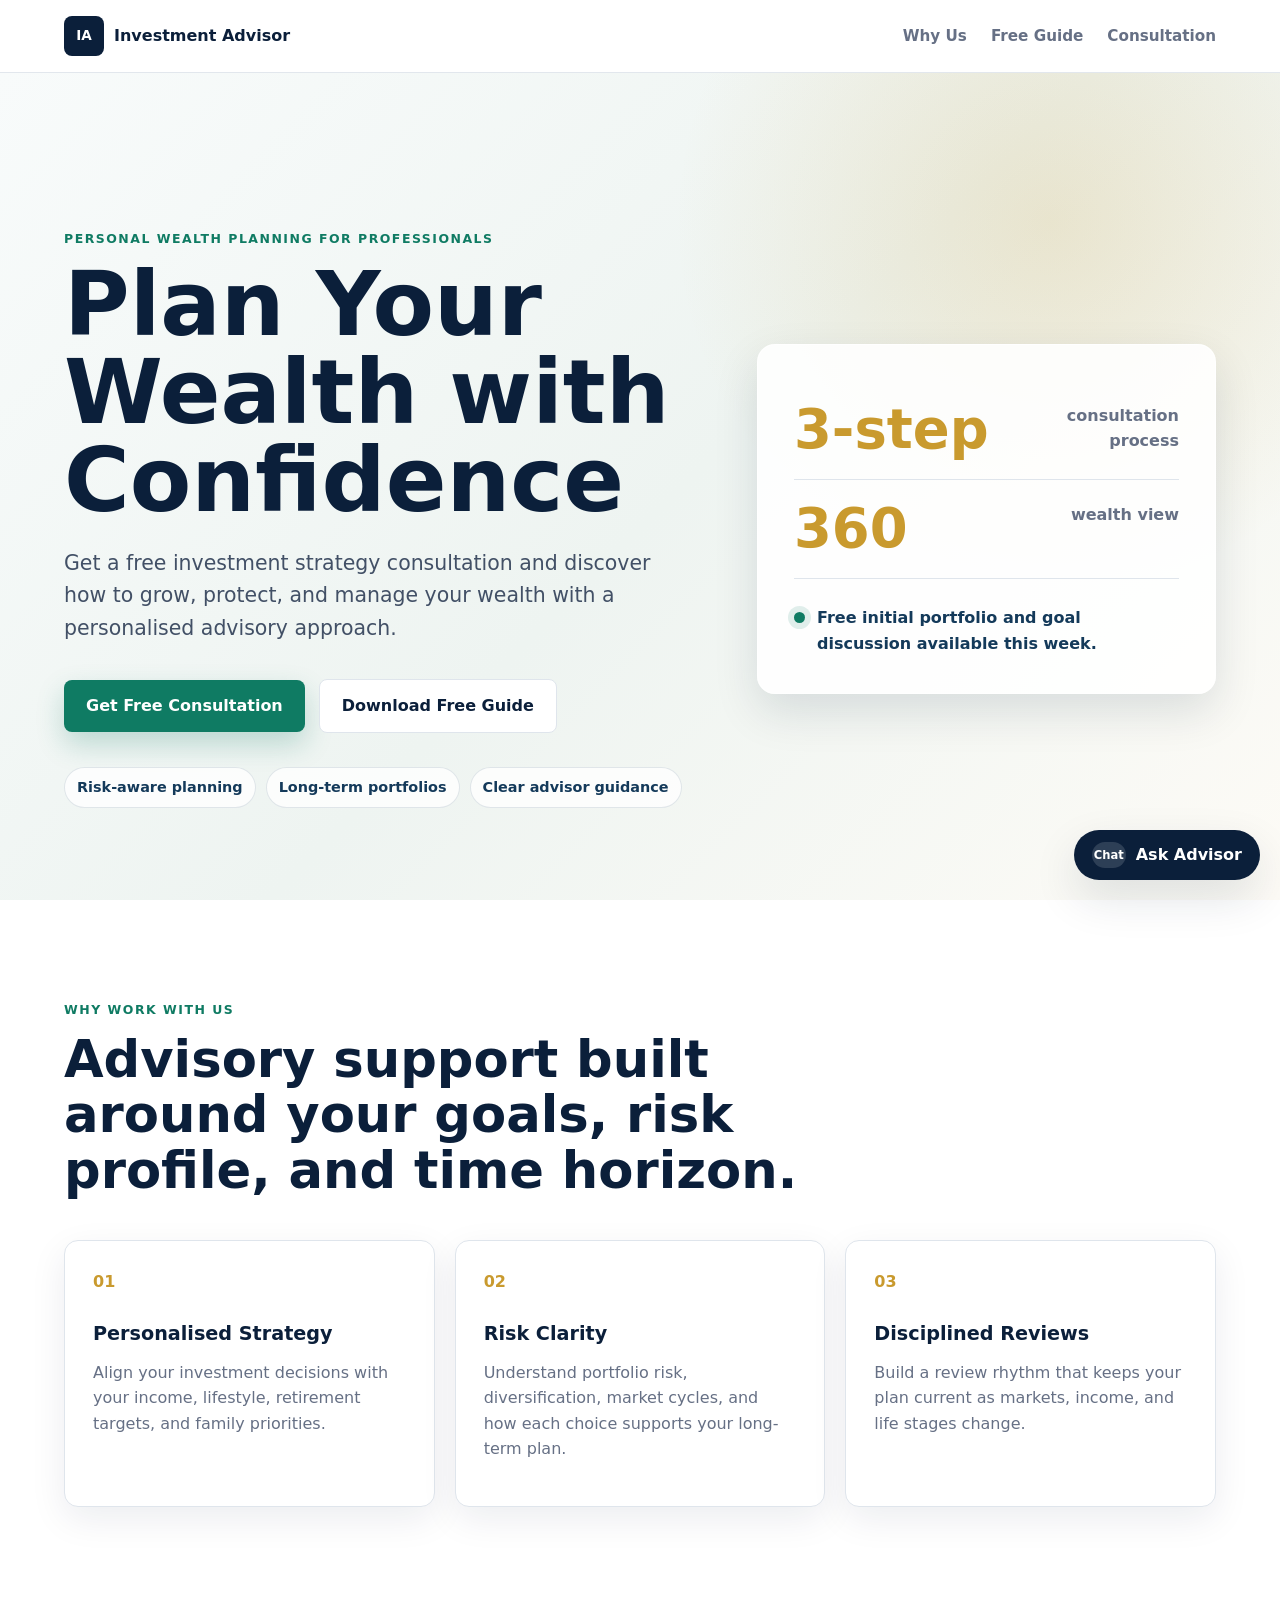
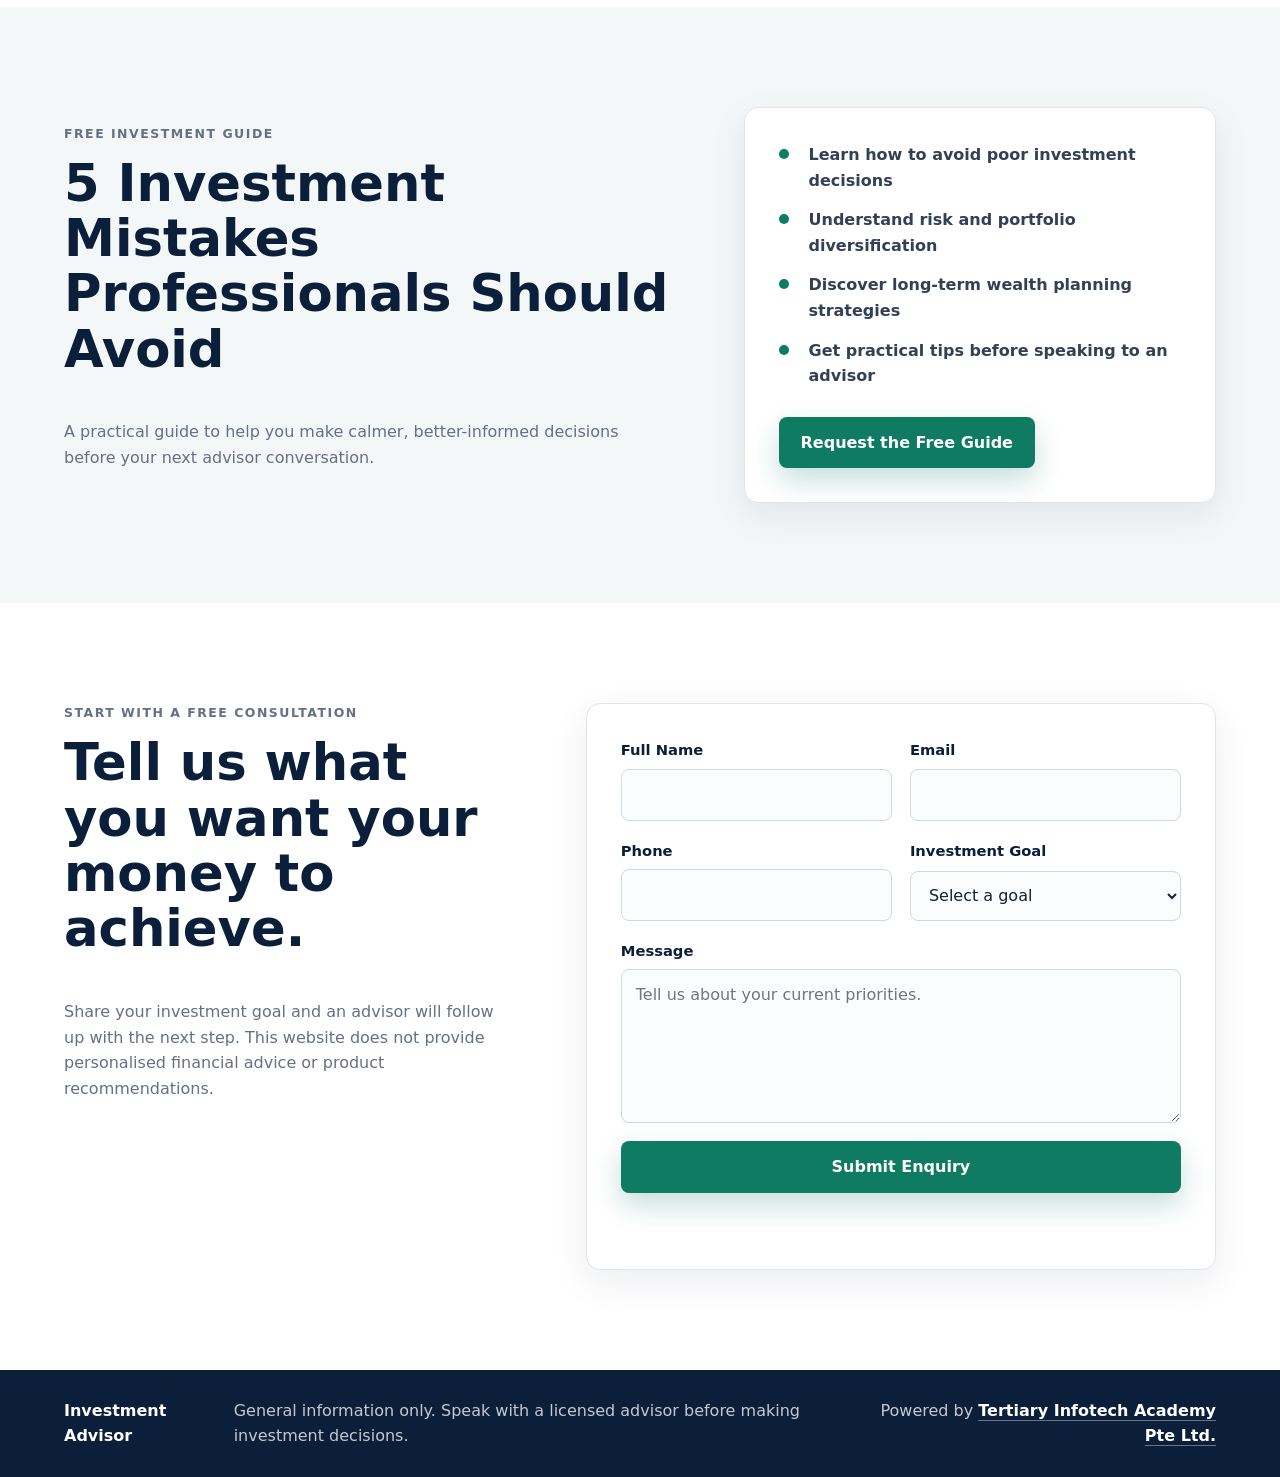
==== labs/activity5-investment-advisor/index.html @ 150bc800 "Merge remote-tracking branch 'origin/main' into Femina" ====
<!DOCTYPE html>
<html lang="en">
  <head>
    <meta charset="UTF-8" />
    <meta name="viewport" content="width=device-width, initial-scale=1.0" />
    <title>Investment Advisor | Free Wealth Strategy Consultation</title>
    <meta
      name="description"
      content="Book a free investment strategy consultation and download a practical guide to smarter long-term wealth planning."
    />
    <link rel="icon" href="data:," />
    <link rel="stylesheet" href="style.css" />
  </head>
  <body>
    <header class="site-header">
      <a class="brand" href="#top" aria-label="Investment Advisor home">
        <span class="brand-mark">IA</span>
        <span>Investment Advisor</span>
      </a>
      <nav class="site-nav" aria-label="Main navigation">
        <a href="#why">Why Us</a>
        <a href="#guide">Free Guide</a>
        <a href="#enquiry">Consultation</a>
      </nav>
    </header>

    <main id="top">
      <section class="hero">
        <div class="hero-content">
          <p class="eyebrow">Personal wealth planning for professionals</p>
          <h1>Plan Your Wealth with Confidence</h1>
          <p class="hero-copy">
            Get a free investment strategy consultation and discover how to
            grow, protect, and manage your wealth with a personalised advisory
            approach.
          </p>
          <div class="hero-actions">
            <a class="button primary" href="#enquiry">Get Free Consultation</a>
            <a class="button secondary" href="#guide">Download Free Guide</a>
          </div>
          <div class="trust-strip" aria-label="Trust indicators">
            <span>Risk-aware planning</span>
            <span>Long-term portfolios</span>
            <span>Clear advisor guidance</span>
          </div>
        </div>
        <aside class="hero-panel" aria-label="Advisory highlights">
          <div class="metric">
            <strong>3-step</strong>
            <span>consultation process</span>
          </div>
          <div class="metric">
            <strong>360</strong>
            <span>wealth view</span>
          </div>
          <div class="hero-note">
            <span class="status-dot"></span>
            Free initial portfolio and goal discussion available this week.
          </div>
        </aside>
      </section>

      <section class="section" id="why">
        <div class="section-heading">
          <p class="eyebrow">Why work with us</p>
          <h2>Advisory support built around your goals, risk profile, and time horizon.</h2>
        </div>
        <div class="feature-grid">
          <article class="feature-card">
            <span class="feature-icon">01</span>
            <h3>Personalised Strategy</h3>
            <p>
              Align your investment decisions with your income, lifestyle,
              retirement targets, and family priorities.
            </p>
          </article>
          <article class="feature-card">
            <span class="feature-icon">02</span>
            <h3>Risk Clarity</h3>
            <p>
              Understand portfolio risk, diversification, market cycles, and
              how each choice supports your long-term plan.
            </p>
          </article>
          <article class="feature-card">
            <span class="feature-icon">03</span>
            <h3>Disciplined Reviews</h3>
            <p>
              Build a review rhythm that keeps your plan current as markets,
              income, and life stages change.
            </p>
          </article>
        </div>
      </section>

      <section class="guide-section" id="guide">
        <div class="guide-content">
          <p class="eyebrow">Free investment guide</p>
          <h2>5 Investment Mistakes Professionals Should Avoid</h2>
          <p>
            A practical guide to help you make calmer, better-informed
            decisions before your next advisor conversation.
          </p>
        </div>
        <div class="guide-card">
          <ul>
            <li>Learn how to avoid poor investment decisions</li>
            <li>Understand risk and portfolio diversification</li>
            <li>Discover long-term wealth planning strategies</li>
            <li>Get practical tips before speaking to an advisor</li>
          </ul>
          <a class="button primary" href="#enquiry">Request the Free Guide</a>
        </div>
      </section>

      <section class="form-section" id="enquiry">
        <div class="form-copy">
          <p class="eyebrow">Start with a free consultation</p>
          <h2>Tell us what you want your money to achieve.</h2>
          <p>
            Share your investment goal and an advisor will follow up with the
            next step. This website does not provide personalised financial
            advice or product recommendations.
          </p>
        </div>

        <form class="enquiry-form" id="enquiryForm">
          <div class="field">
            <label for="name">Full Name</label>
            <input id="name" name="name" type="text" autocomplete="name" required />
          </div>
          <div class="field">
            <label for="email">Email</label>
            <input id="email" name="email" type="email" autocomplete="email" required />
          </div>
          <div class="field">
            <label for="phone">Phone</label>
            <input id="phone" name="phone" type="tel" autocomplete="tel" required />
          </div>
          <div class="field">
            <label for="goal">Investment Goal</label>
            <select id="goal" name="goal" required>
              <option value="">Select a goal</option>
              <option value="Retirement planning">Retirement planning</option>
              <option value="Wealth accumulation">Wealth accumulation</option>
              <option value="Portfolio review">Portfolio review</option>
              <option value="Risk management">Risk management</option>
              <option value="Education planning">Education planning</option>
            </select>
          </div>
          <div class="field full">
            <label for="message">Message</label>
            <textarea
              id="message"
              name="message"
              rows="5"
              placeholder="Tell us about your current priorities."
              required
            ></textarea>
          </div>
          <button class="button primary form-submit" type="submit">Submit Enquiry</button>
          <p class="form-status" id="formStatus" role="status" aria-live="polite"></p>
        </form>
      </section>
    </main>

    <footer class="footer">
      <p>Investment Advisor</p>
      <p>
        General information only. Speak with a licensed advisor before making
        investment decisions.
      </p>
      <p class="powered-by">
        Powered by
        <a href="https://www.tertiaryinfotech.com/" target="_blank" rel="noopener">
          Tertiary Infotech Academy Pte Ltd.
        </a>
      </p>
    </footer>

    <section class="chat-widget" aria-label="Investment advisor chatbot">
      <button class="chat-toggle" id="chatToggle" aria-expanded="false" aria-controls="chatWindow">
        <span class="chat-toggle-icon">Chat</span>
        <span>Ask Advisor</span>
      </button>
      <div class="chat-window" id="chatWindow" hidden>
        <div class="chat-header">
          <div>
            <h2>Advisor Assistant</h2>
            <p>General investment questions</p>
          </div>
          <button class="chat-close" id="chatClose" aria-label="Close chat">x</button>
        </div>
        <div class="chat-history" id="chatHistory" aria-live="polite">
          <div class="chat-message bot">
            Hello. Before I answer your investment questions, please share your
            full name so an advisor can get back to you if needed.
          </div>
        </div>
        <form class="chat-form" id="chatForm">
          <input
            id="chatInput"
            type="text"
            placeholder="Enter your full name..."
            autocomplete="off"
            required
          />
          <button type="submit">Send</button>
        </form>
      </div>
    </section>

    <script src="script.js"></script>
  </body>
</html>
---- labs/activity5-investment-advisor/style.css ----
:root {
  --navy: #0b1f3a;
  --blue: #143a5a;
  --green: #0f7b63;
  --gold: #c99a2e;
  --ink: #172033;
  --muted: #667085;
  --line: #dfe5ec;
  --soft: #f4f7f8;
  --white: #ffffff;
  --shadow: 0 18px 45px rgba(11, 31, 58, 0.12);
}

* {
  box-sizing: border-box;
}

html {
  scroll-behavior: smooth;
}

body {
  margin: 0;
  color: var(--ink);
  font-family: Inter, ui-sans-serif, system-ui, -apple-system, BlinkMacSystemFont, "Segoe UI", sans-serif;
  line-height: 1.6;
  background: var(--white);
}

a {
  color: inherit;
  text-decoration: none;
}

.site-header {
  position: sticky;
  top: 0;
  z-index: 20;
  display: flex;
  align-items: center;
  justify-content: space-between;
  gap: 24px;
  padding: 16px clamp(18px, 5vw, 72px);
  background: rgba(255, 255, 255, 0.92);
  border-bottom: 1px solid rgba(223, 229, 236, 0.9);
  backdrop-filter: blur(14px);
}

.brand,
.site-nav,
.hero-actions,
.trust-strip {
  display: flex;
  align-items: center;
}

.brand {
  gap: 10px;
  font-weight: 800;
  color: var(--navy);
}

.brand-mark {
  display: grid;
  width: 40px;
  height: 40px;
  place-items: center;
  color: var(--white);
  background: var(--navy);
  border-radius: 8px;
  font-size: 0.85rem;
  letter-spacing: 0;
}

.site-nav {
  gap: 24px;
  color: var(--muted);
  font-size: 0.95rem;
  font-weight: 650;
}

.site-nav a:hover {
  color: var(--green);
}

.hero {
  display: grid;
  grid-template-columns: minmax(0, 1.15fr) minmax(320px, 0.85fr);
  gap: clamp(32px, 6vw, 72px);
  min-height: calc(100vh - 73px);
  padding: clamp(56px, 9vw, 112px) clamp(18px, 5vw, 72px) 48px;
  background:
    radial-gradient(circle at 82% 18%, rgba(201, 154, 46, 0.18), transparent 30%),
    linear-gradient(135deg, #f8fbfb 0%, #eef4f1 52%, #fdfbf6 100%);
}

.hero-content {
  max-width: 760px;
  align-self: center;
}

.eyebrow {
  margin: 0 0 12px;
  color: var(--green);
  font-size: 0.78rem;
  font-weight: 800;
  letter-spacing: 0.12em;
  text-transform: uppercase;
}

h1,
h2,
h3,
p {
  margin-top: 0;
}

h1 {
  max-width: 820px;
  margin-bottom: 22px;
  color: var(--navy);
  font-size: clamp(2.55rem, 7vw, 5.6rem);
  line-height: 0.98;
  letter-spacing: 0;
}

h2 {
  color: var(--navy);
  font-size: clamp(2rem, 4vw, 3.2rem);
  line-height: 1.08;
  letter-spacing: 0;
}

h3 {
  margin-bottom: 10px;
  color: var(--navy);
  font-size: 1.2rem;
}

.hero-copy {
  max-width: 680px;
  color: #425066;
  font-size: clamp(1.05rem, 2vw, 1.28rem);
}

.hero-actions {
  flex-wrap: wrap;
  gap: 14px;
  margin: 34px 0;
}

.button {
  display: inline-flex;
  align-items: center;
  justify-content: center;
  min-height: 48px;
  padding: 13px 22px;
  border: 0;
  border-radius: 8px;
  cursor: pointer;
  font: inherit;
  font-weight: 800;
  transition: transform 160ms ease, box-shadow 160ms ease, background 160ms ease;
}

.button:hover,
.chat-toggle:hover {
  transform: translateY(-1px);
}

.primary {
  color: var(--white);
  background: var(--green);
  box-shadow: 0 12px 28px rgba(15, 123, 99, 0.24);
}

.primary:hover {
  background: #0b6b55;
}

.secondary {
  color: var(--navy);
  background: var(--white);
  border: 1px solid var(--line);
}

.trust-strip {
  flex-wrap: wrap;
  gap: 10px;
}

.trust-strip span {
  padding: 8px 12px;
  color: var(--blue);
  background: rgba(255, 255, 255, 0.78);
  border: 1px solid rgba(20, 58, 90, 0.12);
  border-radius: 999px;
  font-size: 0.9rem;
  font-weight: 700;
}

.hero-panel {
  align-self: center;
  padding: clamp(24px, 4vw, 36px);
  background: rgba(255, 255, 255, 0.88);
  border: 1px solid rgba(255, 255, 255, 0.9);
  border-radius: 18px;
  box-shadow: var(--shadow);
}

.metric {
  display: flex;
  justify-content: space-between;
  gap: 20px;
  padding: 22px 0;
  border-bottom: 1px solid var(--line);
}

.metric strong {
  color: var(--gold);
  font-size: clamp(2rem, 5vw, 3.4rem);
  line-height: 1;
}

.metric span {
  max-width: 150px;
  color: var(--muted);
  font-weight: 700;
  text-align: right;
}

.hero-note {
  display: flex;
  gap: 12px;
  margin-top: 26px;
  color: var(--blue);
  font-weight: 750;
}

.status-dot {
  flex: 0 0 11px;
  width: 11px;
  height: 11px;
  margin-top: 7px;
  background: var(--green);
  border-radius: 50%;
  box-shadow: 0 0 0 6px rgba(15, 123, 99, 0.12);
}

.section,
.guide-section,
.form-section {
  padding: clamp(56px, 8vw, 100px) clamp(18px, 5vw, 72px);
}

.section-heading {
  max-width: 860px;
  margin-bottom: 34px;
}

.feature-grid {
  display: grid;
  grid-template-columns: repeat(3, 1fr);
  gap: 20px;
}

.feature-card,
.guide-card,
.enquiry-form {
  background: var(--white);
  border: 1px solid var(--line);
  border-radius: 14px;
  box-shadow: 0 12px 36px rgba(11, 31, 58, 0.08);
}

.feature-card {
  padding: 28px;
}

.feature-card p,
.guide-content p,
.form-copy p,
.footer p {
  color: var(--muted);
}

.feature-icon {
  display: inline-flex;
  margin-bottom: 24px;
  color: var(--gold);
  font-weight: 900;
}

.guide-section {
  display: grid;
  grid-template-columns: minmax(0, 0.9fr) minmax(320px, 0.7fr);
  gap: clamp(28px, 6vw, 72px);
  align-items: center;
  background: var(--soft);
}

.guide-card {
  padding: clamp(24px, 4vw, 34px);
}

.guide-card ul {
  display: grid;
  gap: 14px;
  margin: 0 0 28px;
  padding: 0;
  list-style: none;
}

.guide-card li {
  position: relative;
  padding-left: 30px;
  color: #344054;
  font-weight: 650;
}

.guide-card li::before {
  position: absolute;
  left: 0;
  color: var(--green);
  width: 10px;
  height: 10px;
  margin-top: 7px;
  background: var(--green);
  border-radius: 50%;
  content: "";
  font-weight: 900;
}

.form-section {
  display: grid;
  grid-template-columns: minmax(0, 0.72fr) minmax(320px, 1fr);
  gap: clamp(28px, 6vw, 68px);
  align-items: start;
}

.form-copy {
  position: sticky;
  top: 108px;
}

.enquiry-form {
  display: grid;
  grid-template-columns: repeat(2, 1fr);
  gap: 18px;
  padding: clamp(22px, 4vw, 34px);
}

.field {
  display: grid;
  gap: 7px;
}

.field.full,
.form-submit,
.form-status {
  grid-column: 1 / -1;
}

label {
  color: var(--navy);
  font-size: 0.92rem;
  font-weight: 800;
}

input,
select,
textarea {
  width: 100%;
  min-height: 48px;
  padding: 12px 14px;
  color: var(--ink);
  background: #fbfcfd;
  border: 1px solid #cfd8e3;
  border-radius: 8px;
  font: inherit;
}

textarea {
  resize: vertical;
}

input:focus,
select:focus,
textarea:focus {
  outline: 3px solid rgba(15, 123, 99, 0.16);
  border-color: var(--green);
}

.form-status {
  min-height: 24px;
  margin: 0;
  font-weight: 750;
}

.form-status.success {
  color: var(--green);
}

.form-status.error {
  color: #b42318;
}

.footer {
  display: flex;
  justify-content: space-between;
  gap: 24px;
  padding: 28px clamp(18px, 5vw, 72px);
  color: var(--white);
  background: var(--navy);
}

.footer p {
  margin: 0;
  color: rgba(255, 255, 255, 0.76);
}

.footer p:first-child {
  color: var(--white);
  font-weight: 850;
}

.footer a {
  color: var(--white);
  font-weight: 800;
  text-decoration: underline;
  text-decoration-color: rgba(255, 255, 255, 0.38);
  text-underline-offset: 4px;
}

.powered-by {
  text-align: right;
}

.chat-widget {
  position: fixed;
  right: 20px;
  bottom: 20px;
  z-index: 50;
}

.chat-toggle {
  display: inline-flex;
  align-items: center;
  gap: 10px;
  min-height: 50px;
  padding: 12px 18px;
  color: var(--white);
  background: var(--navy);
  border: 0;
  border-radius: 999px;
  box-shadow: var(--shadow);
  cursor: pointer;
  font: inherit;
  font-weight: 850;
}

.chat-toggle-icon {
  display: grid;
  width: 34px;
  height: 26px;
  place-items: center;
  background: rgba(255, 255, 255, 0.14);
  border-radius: 999px;
  font-size: 0.72rem;
}

.chat-window {
  width: min(380px, calc(100vw - 32px));
  overflow: hidden;
  background: var(--white);
  border: 1px solid var(--line);
  border-radius: 16px;
  box-shadow: var(--shadow);
}

.chat-window:not([hidden]) {
  display: grid;
  grid-template-rows: auto minmax(260px, 42vh) auto;
}

.chat-header {
  display: flex;
  justify-content: space-between;
  gap: 12px;
  padding: 18px;
  color: var(--white);
  background: var(--navy);
}

.chat-header h2,
.chat-header p {
  margin: 0;
}

.chat-header h2 {
  color: var(--white);
  font-size: 1rem;
}

.chat-header p {
  color: rgba(255, 255, 255, 0.72);
  font-size: 0.86rem;
}

.chat-close {
  width: 34px;
  height: 34px;
  color: var(--white);
  background: rgba(255, 255, 255, 0.12);
  border: 0;
  border-radius: 8px;
  cursor: pointer;
  font-size: 1.45rem;
  line-height: 1;
}

.chat-history {
  display: flex;
  flex-direction: column;
  gap: 10px;
  padding: 18px;
  overflow-y: auto;
  background: #f7f9fb;
}

.chat-message {
  max-width: 86%;
  padding: 11px 13px;
  border-radius: 14px;
  font-size: 0.94rem;
  line-height: 1.45;
}

.chat-message.bot {
  align-self: flex-start;
  color: var(--ink);
  background: var(--white);
  border: 1px solid var(--line);
}

.chat-message.user {
  align-self: flex-end;
  color: var(--white);
  background: var(--green);
}

.chat-message.loading {
  color: var(--muted);
  font-style: italic;
}

.chat-form {
  display: grid;
  grid-template-columns: 1fr auto;
  gap: 10px;
  padding: 14px;
  border-top: 1px solid var(--line);
}

.chat-form button {
  padding: 0 16px;
  color: var(--white);
  background: var(--green);
  border: 0;
  border-radius: 8px;
  cursor: pointer;
  font: inherit;
  font-weight: 800;
}

@media (max-width: 900px) {
  .hero,
  .guide-section,
  .form-section {
    grid-template-columns: 1fr;
  }

  .hero {
    min-height: auto;
  }

  .feature-grid {
    grid-template-columns: 1fr;
  }

  .form-copy {
    position: static;
  }
}

@media (max-width: 640px) {
  .site-header {
    align-items: flex-start;
    flex-direction: column;
  }

  .site-nav {
    width: 100%;
    justify-content: space-between;
    gap: 12px;
    font-size: 0.88rem;
  }

  .hero-actions,
  .button {
    width: 100%;
  }

  .hero-panel {
    border-radius: 14px;
  }

  .enquiry-form {
    grid-template-columns: 1fr;
  }

  .footer {
    flex-direction: column;
  }

  .chat-widget {
    right: 12px;
    bottom: 12px;
    left: 12px;
  }

  .chat-toggle {
    margin-left: auto;
  }

  .chat-window {
    width: 100%;
  }
}
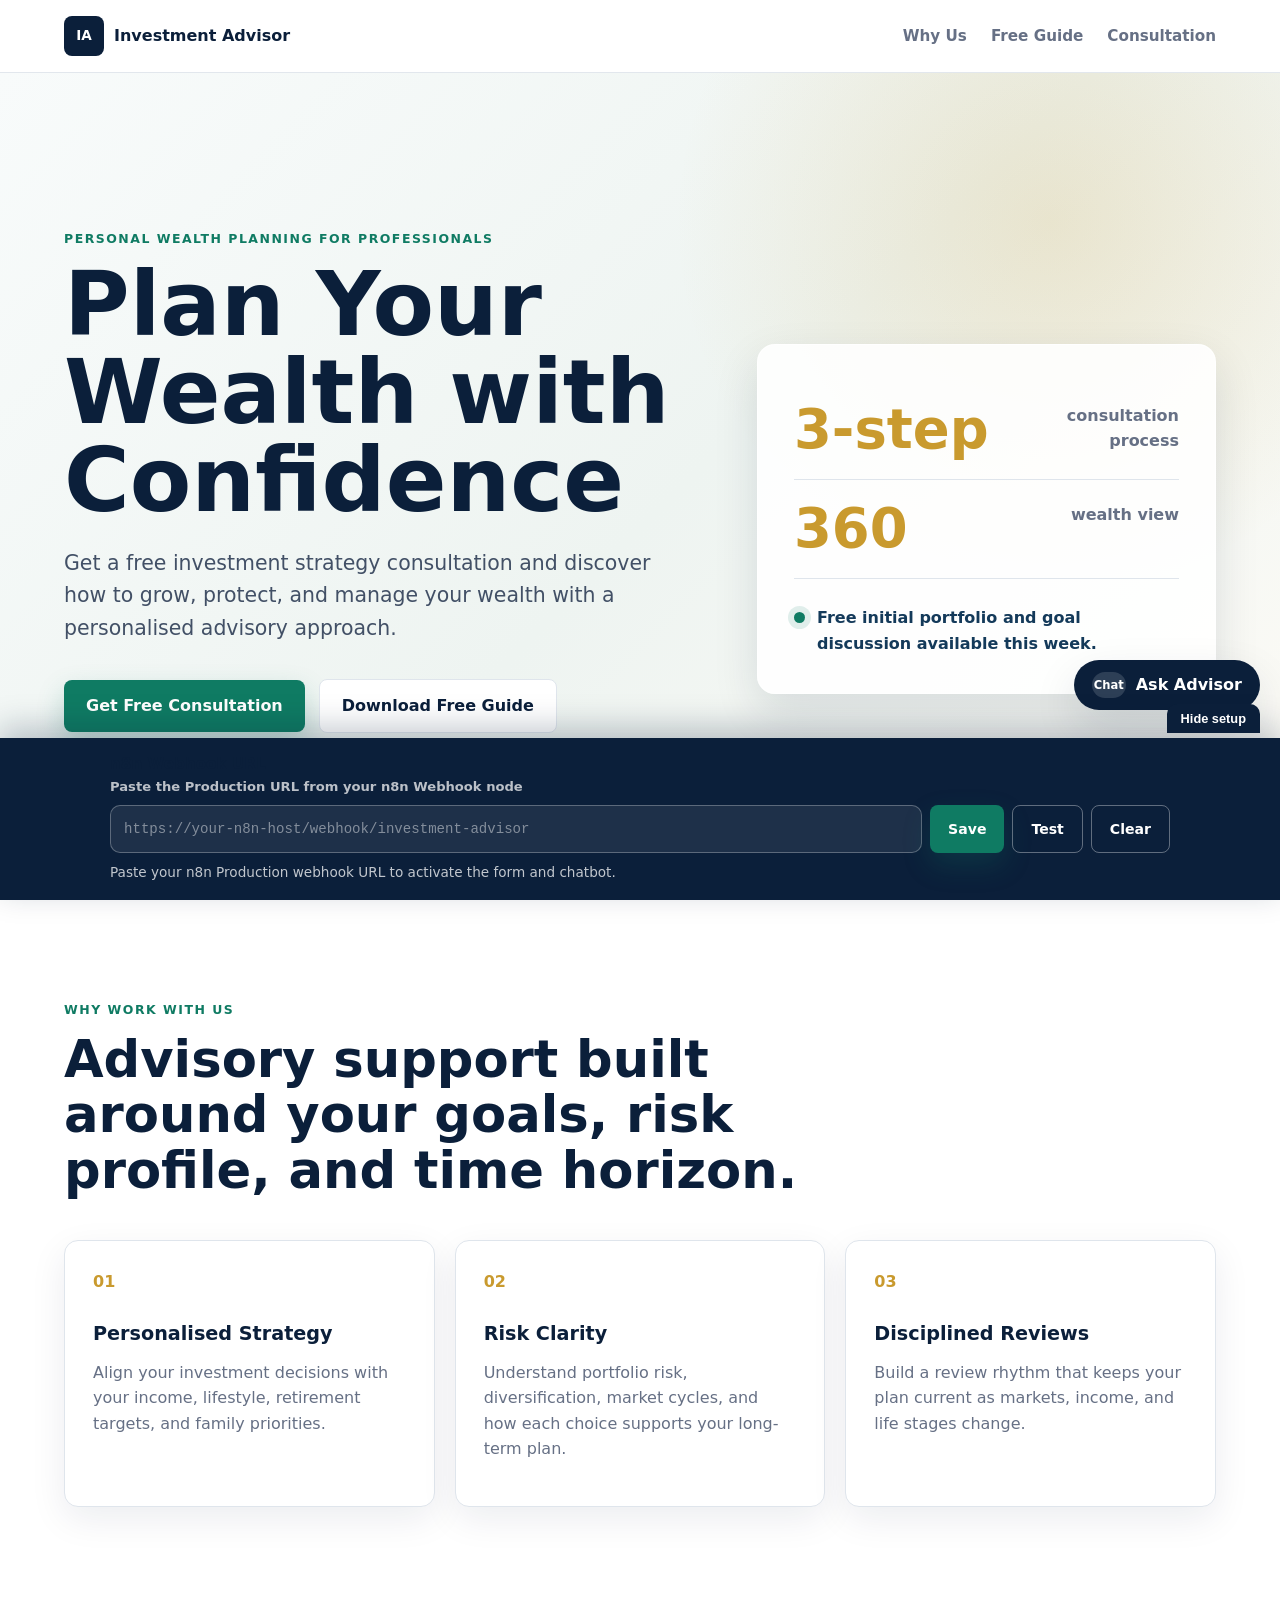
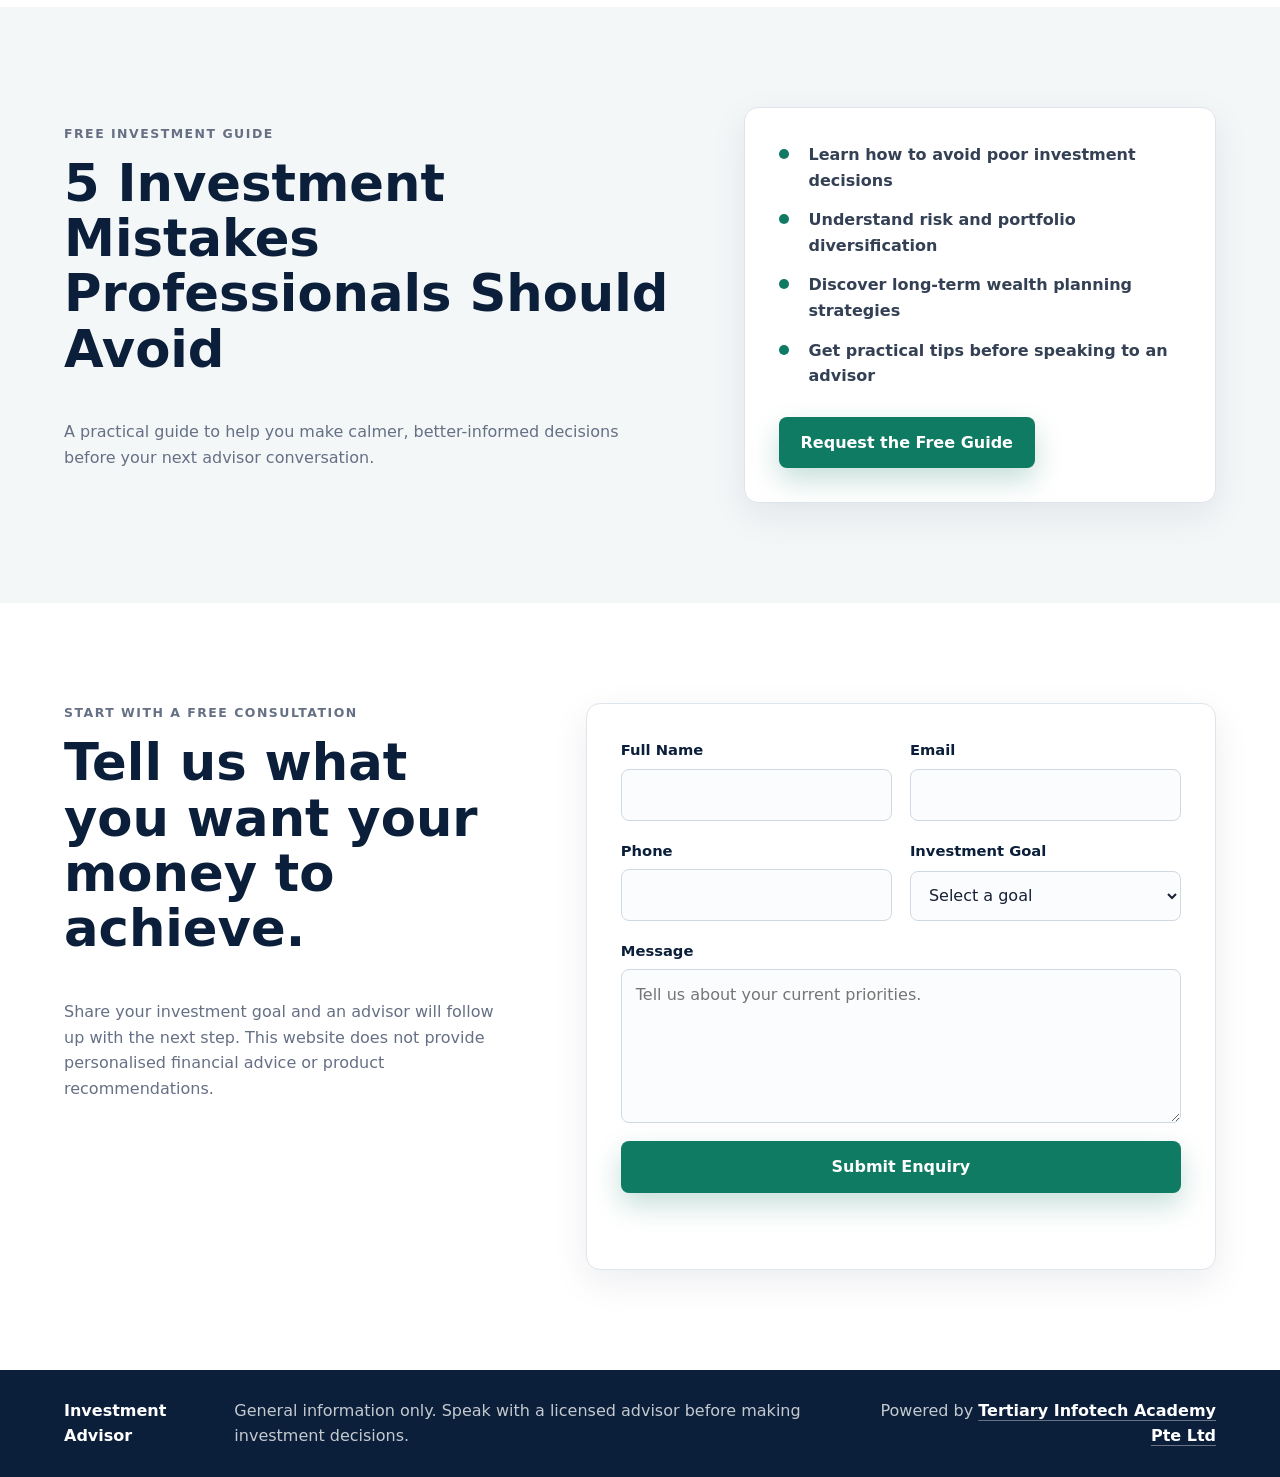
==== commit 5961c486: "fix(activity5): resolve broken webhook, add in-page webhook config, open CORS on all lab flows Activ" ====
--- a/labs/activity5-investment-advisor/index.html
+++ b/labs/activity5-investment-advisor/index.html
@@ -170,13 +170,36 @@
         General information only. Speak with a licensed advisor before making
         investment decisions.
       </p>
-      <p class="powered-by">
-        Powered by
-        <a href="https://www.tertiaryinfotech.com/" target="_blank" rel="noopener">
-          Tertiary Infotech Academy Pte Ltd.
-        </a>
-      </p>
+      <p class="powered-by">Powered by <a href="https://www.tertiaryinfotech.com/" target="_blank" rel="noopener">Tertiary Infotech Academy Pte Ltd</a></p>
     </footer>
+
+    <!-- Learner setup: paste the n8n Production webhook URL here (saved in this browser). -->
+    <section class="webhook-bar" id="webhookBar" aria-label="Webhook configuration">
+      <div class="webhook-inner">
+        <label for="webhookUrl">
+          <span class="webhook-label">n8n Webhook URL</span>
+          <span class="webhook-hint">
+            Paste the <strong>Production URL</strong> from your n8n Webhook node
+          </span>
+        </label>
+        <div class="webhook-row">
+          <input
+            id="webhookUrl"
+            type="url"
+            inputmode="url"
+            spellcheck="false"
+            placeholder="https://your-n8n-host/webhook/investment-advisor"
+          />
+          <button class="button primary" id="webhookSave" type="button">Save</button>
+          <button class="button secondary" id="webhookTest" type="button">Test</button>
+          <button class="button secondary" id="webhookClear" type="button">Clear</button>
+        </div>
+        <p class="webhook-status" id="webhookStatus" role="status" aria-live="polite"></p>
+      </div>
+      <button class="webhook-toggle" id="webhookToggle" type="button" aria-expanded="true">
+        Hide setup
+      </button>
+    </section>
 
     <section class="chat-widget" aria-label="Investment advisor chatbot">
       <button class="chat-toggle" id="chatToggle" aria-expanded="false" aria-controls="chatWindow">
--- a/labs/activity5-investment-advisor/style.css
+++ b/labs/activity5-investment-advisor/style.css
@@ -436,11 +436,122 @@
   text-align: right;
 }
 
+/* ---- Webhook setup bar (learner configuration) ---- */
+.webhook-bar {
+  position: fixed;
+  left: 0;
+  right: 0;
+  bottom: 0;
+  z-index: 60;
+  background: var(--navy);
+  color: var(--white);
+  box-shadow: 0 -10px 30px rgba(11, 31, 58, 0.25);
+}
+
+.webhook-inner {
+  max-width: 1100px;
+  margin: 0 auto;
+  padding: 14px 20px 16px;
+}
+
+.webhook-bar.collapsed .webhook-inner {
+  display: none;
+}
+
+.webhook-label {
+  display: block;
+  font-weight: 600;
+  font-size: 0.95rem;
+}
+
+.webhook-hint {
+  display: block;
+  color: rgba(255, 255, 255, 0.72);
+  font-size: 0.82rem;
+  margin-bottom: 8px;
+}
+
+.webhook-row {
+  display: flex;
+  gap: 8px;
+  flex-wrap: wrap;
+}
+
+.webhook-row input {
+  flex: 1 1 340px;
+  min-width: 0;
+  padding: 11px 13px;
+  border-radius: 10px;
+  border: 1px solid rgba(255, 255, 255, 0.28);
+  background: rgba(255, 255, 255, 0.08);
+  color: var(--white);
+  font-family: ui-monospace, SFMono-Regular, Menlo, monospace;
+  font-size: 0.88rem;
+}
+
+.webhook-row input::placeholder {
+  color: rgba(255, 255, 255, 0.45);
+}
+
+.webhook-row input:focus {
+  outline: 2px solid var(--gold);
+  outline-offset: 1px;
+}
+
+.webhook-row .button {
+  padding: 11px 18px;
+  font-size: 0.88rem;
+}
+
+.webhook-row .button.secondary {
+  background: transparent;
+  color: var(--white);
+  border: 1px solid rgba(255, 255, 255, 0.35);
+}
+
+.webhook-status {
+  margin: 9px 0 0;
+  font-size: 0.85rem;
+  min-height: 1.2em;
+  color: rgba(255, 255, 255, 0.75);
+}
+
+.webhook-status.success {
+  color: #6ee7b7;
+}
+
+.webhook-status.error {
+  color: #fca5a5;
+}
+
+.webhook-status.pending {
+  color: var(--gold);
+}
+
+.webhook-toggle {
+  position: absolute;
+  top: -34px;
+  right: 20px;
+  padding: 7px 14px;
+  border: 0;
+  border-radius: 10px 10px 0 0;
+  background: var(--navy);
+  color: var(--white);
+  font-size: 0.8rem;
+  font-weight: 600;
+  cursor: pointer;
+}
+
 .chat-widget {
   position: fixed;
   right: 20px;
-  bottom: 20px;
+  bottom: 190px;
   z-index: 50;
+  transition: bottom 0.25s ease;
+}
+
+.webhook-bar.collapsed ~ .chat-widget {
+  bottom: 60px;
 }
 
 .chat-toggle {
@@ -625,8 +736,16 @@
 
   .chat-widget {
     right: 12px;
-    bottom: 12px;
+    bottom: 200px;
     left: 12px;
+  }
+
+  .webhook-bar.collapsed ~ .chat-widget {
+    bottom: 56px;
+  }
+
+  .webhook-row .button {
+    flex: 1 1 auto;
   }
 
   .chat-toggle {
@@ -637,3 +756,9 @@
     width: 100%;
   }
 }
+
+.chat-message.error {
+  background: #fff1f2;
+  color: #9f1239;
+  border: 1px solid #fecdd3;
+}
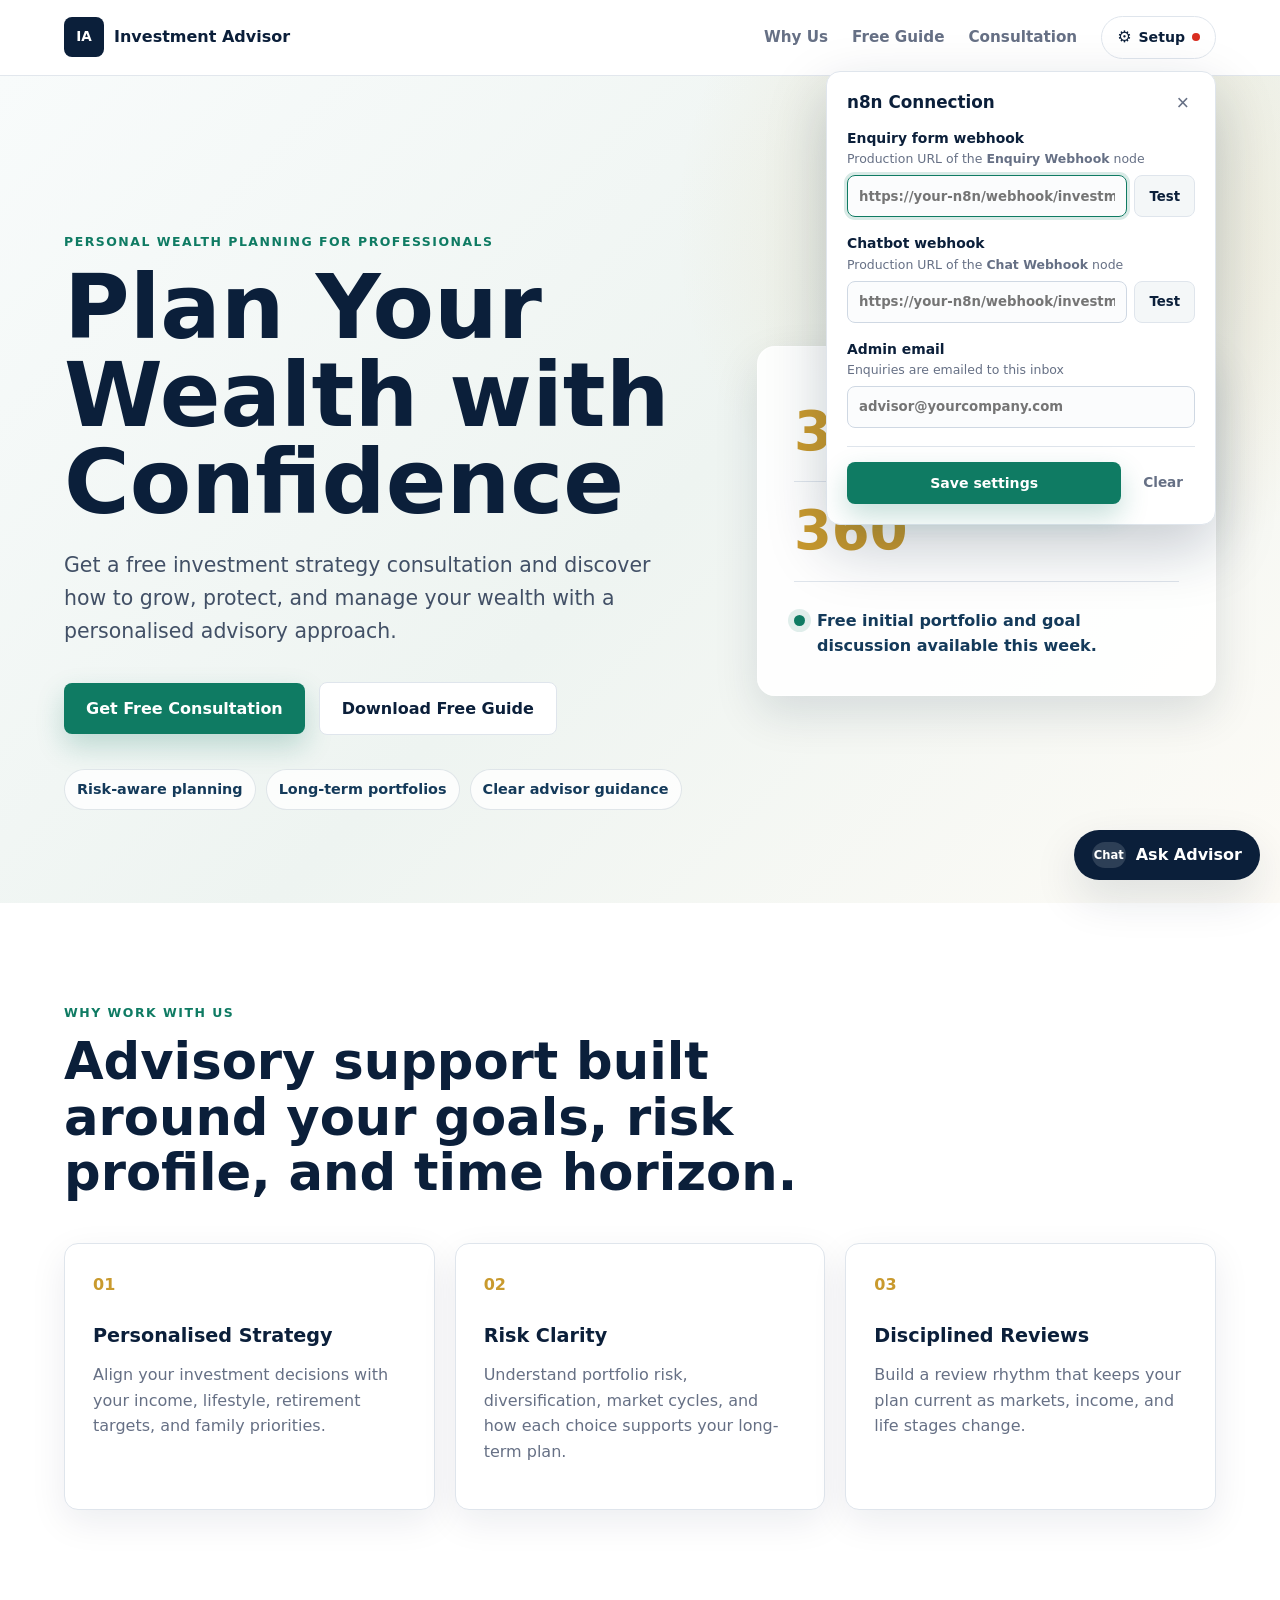
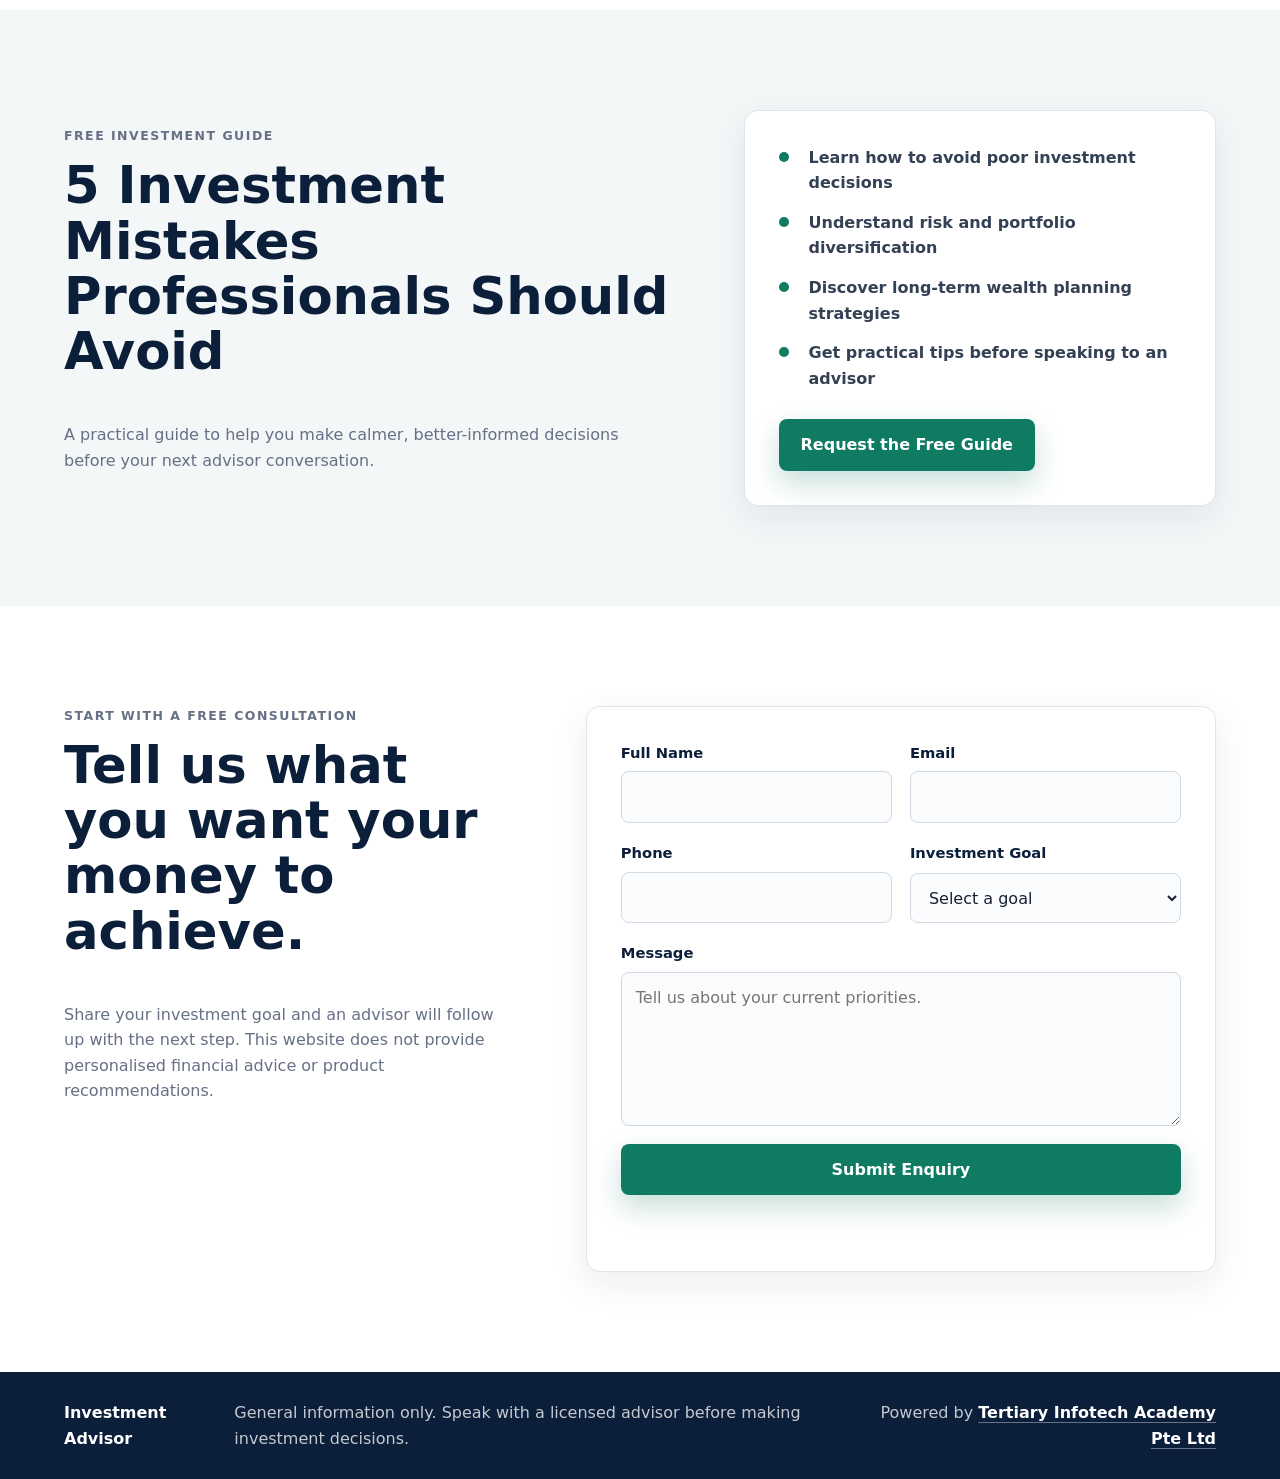
==== commit ebc1c06c: "feat(activity5): move webhook setup to a top-right menu with separate enquiry/chat fields and admin " ====
--- a/labs/activity5-investment-advisor/index.html
+++ b/labs/activity5-investment-advisor/index.html
@@ -21,6 +21,79 @@
         <a href="#why">Why Us</a>
         <a href="#guide">Free Guide</a>
         <a href="#enquiry">Consultation</a>
+        <!-- Learner setup: n8n webhook URLs + admin inbox (saved in this browser). -->
+        <div class="setup-menu">
+          <button
+            class="setup-trigger"
+            id="setupToggle"
+            type="button"
+            aria-expanded="false"
+            aria-controls="setupPanel"
+          >
+            <span class="setup-gear" aria-hidden="true">⚙</span>
+            <span>Setup</span>
+            <span class="setup-badge" id="setupBadge" hidden></span>
+          </button>
+
+          <div class="setup-panel" id="setupPanel" hidden>
+            <div class="setup-head">
+              <h2>n8n Connection</h2>
+              <button class="setup-close" id="setupClose" type="button" aria-label="Close setup">×</button>
+            </div>
+
+            <div class="setup-field">
+              <label for="enquiryWebhook">Enquiry form webhook</label>
+              <span class="setup-hint">Production URL of the <strong>Enquiry Webhook</strong> node</span>
+              <div class="setup-row">
+                <input
+                  id="enquiryWebhook"
+                  type="url"
+                  inputmode="url"
+                  spellcheck="false"
+                  placeholder="https://your-n8n/webhook/investment-enquiry"
+                />
+                <button class="setup-test" id="testEnquiry" type="button">Test</button>
+              </div>
+              <p class="setup-status" id="enquiryStatus" role="status" aria-live="polite"></p>
+            </div>
+
+            <div class="setup-field">
+              <label for="chatWebhook">Chatbot webhook</label>
+              <span class="setup-hint">Production URL of the <strong>Chat Webhook</strong> node</span>
+              <div class="setup-row">
+                <input
+                  id="chatWebhook"
+                  type="url"
+                  inputmode="url"
+                  spellcheck="false"
+                  placeholder="https://your-n8n/webhook/investment-chat"
+                />
+                <button class="setup-test" id="testChat" type="button">Test</button>
+              </div>
+              <p class="setup-status" id="chatStatus" role="status" aria-live="polite"></p>
+            </div>
+
+            <div class="setup-field">
+              <label for="adminEmail">Admin email</label>
+              <span class="setup-hint">Enquiries are emailed to this inbox</span>
+              <div class="setup-row">
+                <input
+                  id="adminEmail"
+                  type="email"
+                  inputmode="email"
+                  spellcheck="false"
+                  placeholder="advisor@yourcompany.com"
+                />
+              </div>
+              <p class="setup-status" id="adminStatus" role="status" aria-live="polite"></p>
+            </div>
+
+            <div class="setup-actions">
+              <button class="button primary" id="setupSave" type="button">Save settings</button>
+              <button class="setup-clear" id="setupClear" type="button">Clear</button>
+            </div>
+          </div>
+        </div>
       </nav>
     </header>
 
@@ -173,34 +246,6 @@
       <p class="powered-by">Powered by <a href="https://www.tertiaryinfotech.com/" target="_blank" rel="noopener">Tertiary Infotech Academy Pte Ltd</a></p>
     </footer>
 
-    <!-- Learner setup: paste the n8n Production webhook URL here (saved in this browser). -->
-    <section class="webhook-bar" id="webhookBar" aria-label="Webhook configuration">
-      <div class="webhook-inner">
-        <label for="webhookUrl">
-          <span class="webhook-label">n8n Webhook URL</span>
-          <span class="webhook-hint">
-            Paste the <strong>Production URL</strong> from your n8n Webhook node
-          </span>
-        </label>
-        <div class="webhook-row">
-          <input
-            id="webhookUrl"
-            type="url"
-            inputmode="url"
-            spellcheck="false"
-            placeholder="https://your-n8n-host/webhook/investment-advisor"
-          />
-          <button class="button primary" id="webhookSave" type="button">Save</button>
-          <button class="button secondary" id="webhookTest" type="button">Test</button>
-          <button class="button secondary" id="webhookClear" type="button">Clear</button>
-        </div>
-        <p class="webhook-status" id="webhookStatus" role="status" aria-live="polite"></p>
-      </div>
-      <button class="webhook-toggle" id="webhookToggle" type="button" aria-expanded="true">
-        Hide setup
-      </button>
-    </section>
-
     <section class="chat-widget" aria-label="Investment advisor chatbot">
       <button class="chat-toggle" id="chatToggle" aria-expanded="false" aria-controls="chatWindow">
         <span class="chat-toggle-icon">Chat</span>
--- a/labs/activity5-investment-advisor/style.css
+++ b/labs/activity5-investment-advisor/style.css
@@ -436,122 +436,11 @@
   text-align: right;
 }
 
-/* ---- Webhook setup bar (learner configuration) ---- */
-.webhook-bar {
-  position: fixed;
-  left: 0;
-  right: 0;
-  bottom: 0;
-  z-index: 60;
-  background: var(--navy);
-  color: var(--white);
-  box-shadow: 0 -10px 30px rgba(11, 31, 58, 0.25);
-}
-
-.webhook-inner {
-  max-width: 1100px;
-  margin: 0 auto;
-  padding: 14px 20px 16px;
-}
-
-.webhook-bar.collapsed .webhook-inner {
-  display: none;
-}
-
-.webhook-label {
-  display: block;
-  font-weight: 600;
-  font-size: 0.95rem;
-}
-
-.webhook-hint {
-  display: block;
-  color: rgba(255, 255, 255, 0.72);
-  font-size: 0.82rem;
-  margin-bottom: 8px;
-}
-
-.webhook-row {
-  display: flex;
-  gap: 8px;
-  flex-wrap: wrap;
-}
-
-.webhook-row input {
-  flex: 1 1 340px;
-  min-width: 0;
-  padding: 11px 13px;
-  border-radius: 10px;
-  border: 1px solid rgba(255, 255, 255, 0.28);
-  background: rgba(255, 255, 255, 0.08);
-  color: var(--white);
-  font-family: ui-monospace, SFMono-Regular, Menlo, monospace;
-  font-size: 0.88rem;
-}
-
-.webhook-row input::placeholder {
-  color: rgba(255, 255, 255, 0.45);
-}
-
-.webhook-row input:focus {
-  outline: 2px solid var(--gold);
-  outline-offset: 1px;
-}
-
-.webhook-row .button {
-  padding: 11px 18px;
-  font-size: 0.88rem;
-}
-
-.webhook-row .button.secondary {
-  background: transparent;
-  color: var(--white);
-  border: 1px solid rgba(255, 255, 255, 0.35);
-}
-
-.webhook-status {
-  margin: 9px 0 0;
-  font-size: 0.85rem;
-  min-height: 1.2em;
-  color: rgba(255, 255, 255, 0.75);
-}
-
-.webhook-status.success {
-  color: #6ee7b7;
-}
-
-.webhook-status.error {
-  color: #fca5a5;
-}
-
-.webhook-status.pending {
-  color: var(--gold);
-}
-
-.webhook-toggle {
-  position: absolute;
-  top: -34px;
-  right: 20px;
-  padding: 7px 14px;
-  border: 0;
-  border-radius: 10px 10px 0 0;
-  background: var(--navy);
-  color: var(--white);
-  font-size: 0.8rem;
-  font-weight: 600;
-  cursor: pointer;
-}
-
 .chat-widget {
   position: fixed;
   right: 20px;
-  bottom: 190px;
+  bottom: 20px;
   z-index: 50;
-  transition: bottom 0.25s ease;
-}
-
-.webhook-bar.collapsed ~ .chat-widget {
-  bottom: 60px;
 }
 
 .chat-toggle {
@@ -736,16 +625,8 @@
 
   .chat-widget {
     right: 12px;
-    bottom: 200px;
+    bottom: 12px;
     left: 12px;
-  }
-
-  .webhook-bar.collapsed ~ .chat-widget {
-    bottom: 56px;
-  }
-
-  .webhook-row .button {
-    flex: 1 1 auto;
   }
 
   .chat-toggle {
@@ -762,3 +643,203 @@
   color: #9f1239;
   border: 1px solid #fecdd3;
 }
+
+/* ---- Setup menu (top-right, learner configuration) ---- */
+.setup-menu {
+  position: relative;
+}
+
+.setup-trigger {
+  display: inline-flex;
+  align-items: center;
+  gap: 7px;
+  padding: 9px 15px;
+  color: var(--navy);
+  background: var(--white);
+  border: 1px solid var(--line);
+  border-radius: 999px;
+  cursor: pointer;
+  font: inherit;
+  font-size: 0.88rem;
+  font-weight: 750;
+  transition: border-color 160ms ease, box-shadow 160ms ease;
+}
+
+.setup-trigger:hover {
+  border-color: var(--green);
+  box-shadow: 0 6px 16px rgba(11, 31, 58, 0.1);
+}
+
+.setup-gear {
+  font-size: 1rem;
+  line-height: 1;
+}
+
+.setup-badge {
+  width: 8px;
+  height: 8px;
+  background: #d92d20;
+  border-radius: 50%;
+}
+
+.setup-badge.ready {
+  background: var(--green);
+}
+
+.setup-panel {
+  position: absolute;
+  top: calc(100% + 12px);
+  right: 0;
+  z-index: 80;
+  width: min(390px, calc(100vw - 32px));
+  padding: 20px;
+  background: var(--white);
+  border: 1px solid var(--line);
+  border-radius: 14px;
+  box-shadow: 0 24px 60px rgba(11, 31, 58, 0.22);
+  text-align: left;
+}
+
+.setup-panel[hidden] {
+  display: none;
+}
+
+.setup-head {
+  display: flex;
+  align-items: center;
+  justify-content: space-between;
+  margin-bottom: 14px;
+}
+
+.setup-head h2 {
+  margin: 0;
+  font-size: 1.05rem;
+}
+
+.setup-close {
+  padding: 0 6px;
+  color: var(--muted);
+  background: none;
+  border: 0;
+  cursor: pointer;
+  font-size: 1.35rem;
+  line-height: 1;
+}
+
+.setup-field {
+  margin-bottom: 15px;
+}
+
+.setup-field label {
+  display: block;
+  font-size: 0.87rem;
+}
+
+.setup-hint {
+  display: block;
+  margin-bottom: 6px;
+  color: var(--muted);
+  font-size: 0.78rem;
+  font-weight: 500;
+}
+
+.setup-row {
+  display: flex;
+  gap: 7px;
+}
+
+.setup-row input {
+  flex: 1 1 auto;
+  min-width: 0;
+  min-height: 42px;
+  padding: 9px 11px;
+  font-size: 0.83rem;
+}
+
+.setup-test {
+  flex: 0 0 auto;
+  padding: 0 14px;
+  color: var(--navy);
+  background: var(--soft);
+  border: 1px solid var(--line);
+  border-radius: 8px;
+  cursor: pointer;
+  font: inherit;
+  font-size: 0.83rem;
+  font-weight: 750;
+}
+
+.setup-test:hover:not(:disabled) {
+  border-color: var(--green);
+  color: var(--green);
+}
+
+.setup-test:disabled {
+  opacity: 0.55;
+  cursor: default;
+}
+
+.setup-status {
+  margin: 6px 0 0;
+  font-size: 0.78rem;
+  line-height: 1.45;
+  color: var(--muted);
+}
+
+.setup-status.success {
+  color: var(--green);
+  font-weight: 700;
+}
+
+.setup-status.error {
+  color: #b42318;
+  font-weight: 700;
+}
+
+.setup-status.pending {
+  color: var(--gold);
+  font-weight: 700;
+}
+
+.setup-actions {
+  display: flex;
+  align-items: center;
+  gap: 10px;
+  margin-top: 18px;
+  padding-top: 15px;
+  border-top: 1px solid var(--line);
+}
+
+.setup-actions .button {
+  flex: 1 1 auto;
+  min-height: 42px;
+  padding: 10px 16px;
+  font-size: 0.88rem;
+}
+
+.setup-clear {
+  padding: 10px 12px;
+  color: var(--muted);
+  background: none;
+  border: 0;
+  cursor: pointer;
+  font: inherit;
+  font-size: 0.85rem;
+  font-weight: 700;
+}
+
+.setup-clear:hover {
+  color: #b42318;
+}
+
+@media (max-width: 900px) {
+  .setup-menu {
+    position: static;
+  }
+
+  .setup-panel {
+    right: 12px;
+    left: 12px;
+    width: auto;
+  }
+}
